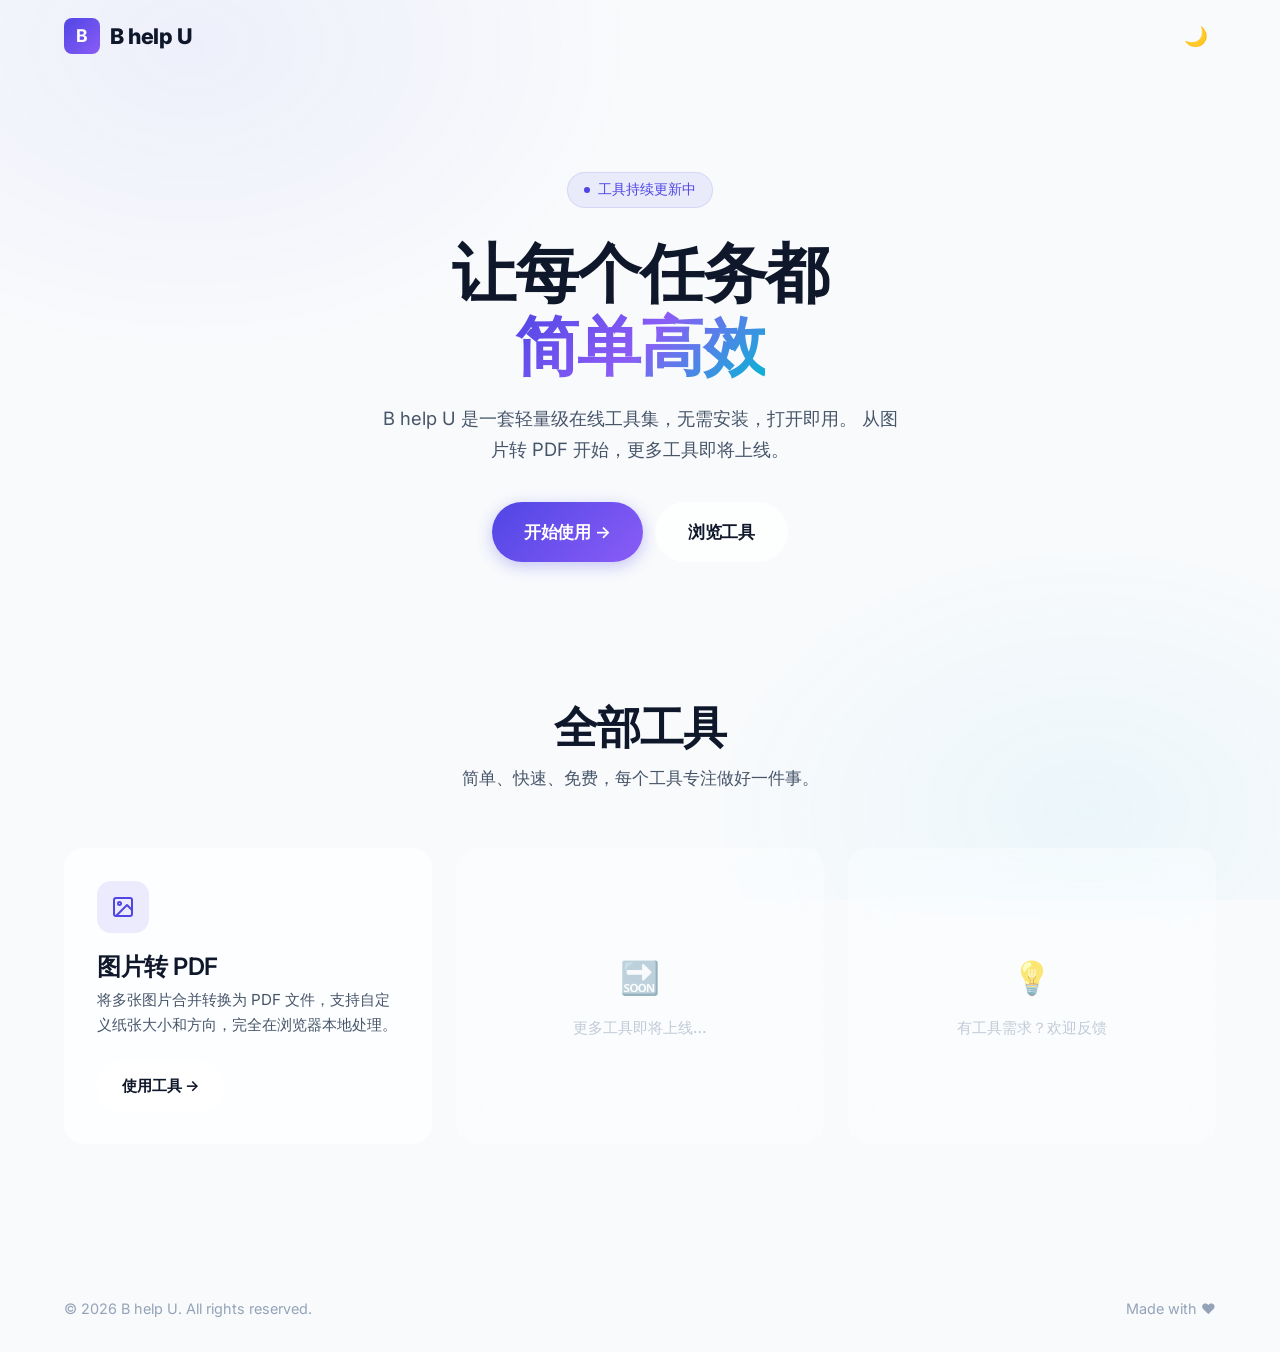
==== index.html @ a9427e9a "Initial commit: B help U toolset website with image-to-PDF tool" ====
<!DOCTYPE html>
<html lang="zh-CN" data-theme="light">
<head>
  <meta charset="UTF-8">
  <meta name="viewport" content="width=device-width, initial-scale=1.0">
  <meta name="description" content="B help U — 实用在线工具集，让日常工作更高效。">
  <title>B help U — 实用工具集</title>
  <link rel="preconnect" href="https://fonts.googleapis.com">
  <link rel="preconnect" href="https://fonts.gstatic.com" crossorigin>
  <link href="https://fonts.googleapis.com/css2?family=Inter:wght@400;500;600;700;800&display=swap" rel="stylesheet">
  <link rel="stylesheet" href="css/style.css">
</head>
<body>
  <div class="bg-decoration"></div>

  <!-- Navbar -->
  <nav class="navbar" id="navbar">
    <div class="container">
      <a href="/" class="logo">
        <div class="logo-icon">B</div>
        B help U
      </a>
      <div class="nav-actions">
        <button class="theme-toggle" id="themeToggle" aria-label="切换暗色模式" title="切换暗色/亮色模式">
          <span class="theme-icon-dark">🌙</span>
          <span class="theme-icon-light" style="display:none">☀️</span>
        </button>
      </div>
    </div>
  </nav>

  <!-- Hero -->
  <section class="hero">
    <div class="container">
      <div class="hero-badge">
        <span class="hero-badge-dot"></span>
        工具持续更新中
      </div>
      <h1>
        让每个任务都<br><span class="gradient-text">简单高效</span>
      </h1>
      <p>
        B help U 是一套轻量级在线工具集，无需安装，打开即用。
        从图片转 PDF 开始，更多工具即将上线。
      </p>
      <div class="hero-actions">
        <a href="image-to-pdf.html" class="btn btn-primary btn-lg">
          开始使用 →
        </a>
        <a href="#tools" class="btn btn-glass btn-lg">
          浏览工具
        </a>
      </div>
    </div>
  </section>

  <!-- Tools Section -->
  <section class="tools-section" id="tools">
    <div class="container">
      <div class="section-header">
        <h2>全部工具</h2>
        <p>简单、快速、免费，每个工具专注做好一件事。</p>
      </div>
      <div class="tools-grid">
        <!-- Image to PDF -->
        <a href="image-to-pdf.html" class="tool-card">
          <div class="tool-card-icon indigo">
            <svg width="24" height="24" viewBox="0 0 24 24" fill="none" stroke="currentColor" stroke-width="2" stroke-linecap="round" stroke-linejoin="round">
              <rect x="3" y="3" width="18" height="18" rx="2" ry="2"/>
              <circle cx="8.5" cy="8.5" r="1.5"/>
              <polyline points="21 15 16 10 5 21"/>
            </svg>
          </div>
          <h3>图片转 PDF</h3>
          <p>将多张图片合并转换为 PDF 文件，支持自定义纸张大小和方向，完全在浏览器本地处理。</p>
          <span class="btn btn-glass">使用工具 →</span>
        </a>

        <!-- Placeholder cards -->
        <div class="tool-card placeholder">
          <div class="placeholder-icon">🔜</div>
          <span>更多工具即将上线…</span>
        </div>

        <div class="tool-card placeholder">
          <div class="placeholder-icon">💡</div>
          <span>有工具需求？欢迎反馈</span>
        </div>
      </div>
    </div>
  </section>

  <!-- Footer -->
  <footer class="footer">
    <div class="container">
      <span>&copy; 2026 B help U. All rights reserved.</span>
      <span>Made with ❤️</span>
    </div>
  </footer>

  <script src="js/main.js"></script>
</body>
</html>
---- css/style.css ----
/* ===== CSS Custom Properties ===== */
:root {
  --color-primary: #4F46E5;
  --color-secondary: #06B6D4;
  --color-accent: #8B5CF6;
  --color-bg: #F8FAFC;
  --color-surface: rgba(255, 255, 255, 0.72);
  --color-surface-hover: rgba(255, 255, 255, 0.88);
  --color-text: #0F172A;
  --color-text-secondary: #475569;
  --color-text-tertiary: #94A3B8;
  --color-border: rgba(203, 213, 225, 0.5);
  --color-border-strong: rgba(148, 163, 184, 0.35);
  --shadow-sm: 0 1px 2px rgba(15, 23, 42, 0.04);
  --shadow-md: 0 4px 16px rgba(15, 23, 42, 0.06);
  --shadow-lg: 0 12px 40px rgba(15, 23, 42, 0.08);
  --shadow-xl: 0 24px 64px rgba(15, 23, 42, 0.12);
  --radius-sm: 8px;
  --radius-md: 14px;
  --radius-lg: 20px;
  --radius-xl: 28px;
  --font-sans: 'Inter', -apple-system, BlinkMacSystemFont, 'SF Pro Display', 'Segoe UI', sans-serif;
  --transition-fast: 150ms cubic-bezier(0.4, 0, 0.2, 1);
  --transition-base: 250ms cubic-bezier(0.4, 0, 0.2, 1);
  --transition-slow: 400ms cubic-bezier(0.4, 0, 0.2, 1);
  --glass-blur: blur(20px) saturate(180%);
  --glass-border: 1px solid rgba(255, 255, 255, 0.3);
  --gradient-hero: radial-gradient(ellipse 80% 60% at 50% 0%, rgba(79, 70, 229, 0.08), transparent 60%),
                    radial-gradient(ellipse 50% 50% at 85% 40%, rgba(6, 182, 212, 0.06), transparent 60%),
                    radial-gradient(ellipse 50% 50% at 15% 70%, rgba(139, 92, 246, 0.05), transparent 60%);
}

[data-theme="dark"] {
  --color-bg: #0B1121;
  --color-surface: rgba(30, 41, 59, 0.72);
  --color-surface-hover: rgba(30, 41, 59, 0.92);
  --color-text: #F1F5F9;
  --color-text-secondary: #94A3B8;
  --color-text-tertiary: #64748B;
  --color-border: rgba(71, 85, 105, 0.45);
  --color-border-strong: rgba(100, 116, 139, 0.35);
  --shadow-sm: 0 1px 2px rgba(0, 0, 0, 0.2);
  --shadow-md: 0 4px 16px rgba(0, 0, 0, 0.25);
  --shadow-lg: 0 12px 40px rgba(0, 0, 0, 0.3);
  --shadow-xl: 0 24px 64px rgba(0, 0, 0, 0.4);
  --glass-border: 1px solid rgba(255, 255, 255, 0.08);
  --gradient-hero: radial-gradient(ellipse 80% 60% at 50% 0%, rgba(79, 70, 229, 0.12), transparent 60%),
                    radial-gradient(ellipse 50% 50% at 85% 40%, rgba(6, 182, 212, 0.08), transparent 60%),
                    radial-gradient(ellipse 50% 50% at 15% 70%, rgba(139, 92, 246, 0.07), transparent 60%);
}

/* ===== Reset & Base ===== */
*, *::before, *::after { box-sizing: border-box; margin: 0; padding: 0; }

html {
  scroll-behavior: smooth;
  -webkit-font-smoothing: antialiased;
  -moz-osx-font-smoothing: grayscale;
}

body {
  font-family: var(--font-sans);
  background: var(--color-bg);
  color: var(--color-text);
  line-height: 1.6;
  min-height: 100vh;
  transition: background var(--transition-base), color var(--transition-base);
  overflow-x: hidden;
}

a { color: inherit; text-decoration: none; }
button { font-family: inherit; cursor: pointer; border: none; background: none; }
img { max-width: 100%; display: block; }

/* ===== Typography ===== */
h1, h2, h3, h4 { letter-spacing: -0.02em; line-height: 1.15; }
h1 { font-size: clamp(2.5rem, 5vw, 4rem); font-weight: 800; }
h2 { font-size: clamp(1.75rem, 3.5vw, 2.75rem); font-weight: 700; }
h3 { font-size: clamp(1.25rem, 2.5vw, 1.5rem); font-weight: 600; }

/* ===== Layout ===== */
.container {
  max-width: 1200px;
  margin: 0 auto;
  padding: 0 24px;
}

/* ===== Background Decoration ===== */
.bg-decoration {
  position: fixed;
  inset: 0;
  pointer-events: none;
  z-index: 0;
  overflow: hidden;
}

.bg-decoration::before {
  content: '';
  position: absolute;
  top: -30%;
  left: -20%;
  width: 70%;
  height: 70%;
  background: radial-gradient(ellipse, rgba(79, 70, 229, 0.06) 0%, transparent 70%);
  border-radius: 50%;
}

.bg-decoration::after {
  content: '';
  position: absolute;
  bottom: -20%;
  right: -15%;
  width: 60%;
  height: 60%;
  background: radial-gradient(ellipse, rgba(6, 182, 212, 0.05) 0%, transparent 70%);
  border-radius: 50%;
}

/* ===== Navbar ===== */
.navbar {
  position: sticky;
  top: 0;
  z-index: 100;
  padding: 16px 0;
  transition: background var(--transition-base), box-shadow var(--transition-base);
}

.navbar.scrolled {
  background: var(--color-surface);
  backdrop-filter: var(--glass-blur);
  -webkit-backdrop-filter: var(--glass-blur);
  border-bottom: var(--glass-border);
  box-shadow: var(--shadow-sm);
}

.navbar .container {
  display: flex;
  align-items: center;
  justify-content: space-between;
}

.logo {
  display: flex;
  align-items: center;
  gap: 10px;
  font-size: 1.35rem;
  font-weight: 800;
  letter-spacing: -0.02em;
  color: var(--color-text);
  transition: opacity var(--transition-fast);
}

.logo:hover { opacity: 0.8; }

.logo-icon {
  width: 36px;
  height: 36px;
  background: linear-gradient(135deg, var(--color-primary), var(--color-accent));
  border-radius: var(--radius-sm);
  display: flex;
  align-items: center;
  justify-content: center;
  color: #fff;
  font-size: 1.1rem;
  font-weight: 700;
}

.nav-actions {
  display: flex;
  align-items: center;
  gap: 12px;
}

/* ===== Theme Toggle ===== */
.theme-toggle {
  width: 40px;
  height: 40px;
  border-radius: 50%;
  display: flex;
  align-items: center;
  justify-content: center;
  color: var(--color-text-secondary);
  transition: all var(--transition-fast);
  font-size: 1.2rem;
}

.theme-toggle:hover {
  background: var(--color-surface);
  color: var(--color-text);
}

/* ===== Buttons ===== */
.btn {
  display: inline-flex;
  align-items: center;
  gap: 8px;
  padding: 12px 24px;
  border-radius: 100px;
  font-size: 0.95rem;
  font-weight: 600;
  letter-spacing: -0.01em;
  transition: all var(--transition-fast);
  white-space: nowrap;
}

.btn-primary {
  background: linear-gradient(135deg, var(--color-primary), var(--color-accent));
  color: #fff;
  box-shadow: 0 4px 16px rgba(79, 70, 229, 0.3);
}

.btn-primary:hover {
  transform: translateY(-1px);
  box-shadow: 0 8px 24px rgba(79, 70, 229, 0.4);
}

.btn-primary:active { transform: translateY(0); }

.btn-glass {
  background: var(--color-surface);
  backdrop-filter: var(--glass-blur);
  -webkit-backdrop-filter: var(--glass-blur);
  border: var(--glass-border);
  color: var(--color-text);
}

.btn-glass:hover {
  background: var(--color-surface-hover);
  transform: translateY(-1px);
  box-shadow: var(--shadow-md);
}

.btn-lg { padding: 16px 32px; font-size: 1.05rem; }

/* ===== Hero ===== */
.hero {
  position: relative;
  z-index: 1;
  padding: 100px 0 80px;
  text-align: center;
}

.hero-badge {
  display: inline-flex;
  align-items: center;
  gap: 8px;
  padding: 6px 16px;
  border-radius: 100px;
  font-size: 0.85rem;
  font-weight: 500;
  color: var(--color-primary);
  background: rgba(79, 70, 229, 0.08);
  border: 1px solid rgba(79, 70, 229, 0.12);
  margin-bottom: 28px;
  animation: fadeInUp 0.6s ease both;
}

.hero-badge-dot {
  width: 6px;
  height: 6px;
  border-radius: 50%;
  background: var(--color-primary);
  animation: pulse 2s infinite;
}

.hero h1 {
  max-width: 720px;
  margin: 0 auto 20px;
  animation: fadeInUp 0.6s 0.1s ease both;
}

.hero h1 .gradient-text {
  background: linear-gradient(135deg, var(--color-primary) 0%, var(--color-accent) 50%, var(--color-secondary) 100%);
  -webkit-background-clip: text;
  -webkit-text-fill-color: transparent;
  background-clip: text;
}

.hero p {
  max-width: 520px;
  margin: 0 auto 36px;
  font-size: 1.15rem;
  color: var(--color-text-secondary);
  line-height: 1.7;
  animation: fadeInUp 0.6s 0.2s ease both;
}

.hero-actions {
  display: flex;
  gap: 12px;
  justify-content: center;
  flex-wrap: wrap;
  animation: fadeInUp 0.6s 0.3s ease both;
}

/* ===== Tools Section ===== */
.tools-section {
  position: relative;
  z-index: 1;
  padding: 60px 0 120px;
}

.section-header {
  text-align: center;
  margin-bottom: 56px;
}

.section-header h2 {
  margin-bottom: 12px;
}

.section-header p {
  color: var(--color-text-secondary);
  font-size: 1.05rem;
}

.tools-grid {
  display: grid;
  grid-template-columns: repeat(auto-fill, minmax(340px, 1fr));
  gap: 24px;
}

/* ===== Tool Card ===== */
.tool-card {
  position: relative;
  padding: 32px;
  border-radius: var(--radius-lg);
  background: var(--color-surface);
  backdrop-filter: var(--glass-blur);
  -webkit-backdrop-filter: var(--glass-blur);
  border: var(--glass-border);
  transition: all var(--transition-base);
  overflow: hidden;
}

.tool-card::before {
  content: '';
  position: absolute;
  inset: 0;
  border-radius: inherit;
  opacity: 0;
  transition: opacity var(--transition-base);
  background: radial-gradient(600px circle at var(--mouse-x, 50%) var(--mouse-y, 50%), rgba(79, 70, 229, 0.06), transparent 50%);
}

.tool-card:hover::before { opacity: 1; }

.tool-card:hover {
  transform: translateY(-4px);
  box-shadow: var(--shadow-lg);
  border-color: var(--color-border-strong);
}

.tool-card-icon {
  width: 52px;
  height: 52px;
  border-radius: var(--radius-md);
  display: flex;
  align-items: center;
  justify-content: center;
  font-size: 1.5rem;
  margin-bottom: 20px;
  position: relative;
  z-index: 1;
}

.tool-card-icon.indigo { background: rgba(79, 70, 229, 0.1); color: var(--color-primary); }
.tool-card-icon.cyan { background: rgba(6, 182, 212, 0.1); color: var(--color-secondary); }
.tool-card-icon.purple { background: rgba(139, 92, 246, 0.1); color: var(--color-accent); }

.tool-card h3 {
  margin-bottom: 8px;
  position: relative;
  z-index: 1;
}

.tool-card p {
  color: var(--color-text-secondary);
  font-size: 0.95rem;
  line-height: 1.6;
  margin-bottom: 24px;
  position: relative;
  z-index: 1;
}

.tool-card .btn {
  position: relative;
  z-index: 1;
}

/* Placeholder card for future tools */
.tool-card.placeholder {
  opacity: 0.55;
  cursor: default;
  display: flex;
  flex-direction: column;
  align-items: center;
  justify-content: center;
  text-align: center;
  min-height: 260px;
  border-style: dashed;
}

.tool-card.placeholder:hover {
  transform: none;
  box-shadow: none;
  border-color: var(--color-border);
}

.tool-card.placeholder::before { display: none; }

.tool-card.placeholder .placeholder-icon {
  font-size: 2rem;
  margin-bottom: 12px;
  color: var(--color-text-tertiary);
}

.tool-card.placeholder span {
  color: var(--color-text-tertiary);
  font-size: 0.95rem;
  font-weight: 500;
}

/* ===== Footer ===== */
.footer {
  position: relative;
  z-index: 1;
  border-top: var(--glass-border);
  padding: 32px 0;
  text-align: center;
}

.footer .container {
  display: flex;
  align-items: center;
  justify-content: space-between;
  flex-wrap: wrap;
  gap: 16px;
}

.footer span {
  color: var(--color-text-tertiary);
  font-size: 0.9rem;
}

/* ===== Tool Page Layout ===== */
.tool-page {
  position: relative;
  z-index: 1;
  padding: 40px 0 100px;
}

.tool-page .back-link {
  display: inline-flex;
  align-items: center;
  gap: 6px;
  font-size: 0.9rem;
  font-weight: 500;
  color: var(--color-text-secondary);
  margin-bottom: 32px;
  transition: color var(--transition-fast);
}

.tool-page .back-link:hover { color: var(--color-text); }

.tool-header {
  text-align: center;
  margin-bottom: 48px;
}

.tool-header h1 {
  margin-bottom: 12px;
}

.tool-header p {
  color: var(--color-text-secondary);
  font-size: 1.1rem;
  max-width: 480px;
  margin: 0 auto;
}

/* ===== Upload Area ===== */
.upload-area {
  border: 2px dashed var(--color-border-strong);
  border-radius: var(--radius-xl);
  padding: 64px 32px;
  text-align: center;
  transition: all var(--transition-base);
  background: var(--color-surface);
  backdrop-filter: var(--glass-blur);
  -webkit-backdrop-filter: var(--glass-blur);
  cursor: pointer;
  position: relative;
}

.upload-area:hover,
.upload-area.drag-over {
  border-color: var(--color-primary);
  background: rgba(79, 70, 229, 0.04);
}

.upload-icon {
  width: 64px;
  height: 64px;
  border-radius: 50%;
  background: rgba(79, 70, 229, 0.08);
  display: flex;
  align-items: center;
  justify-content: center;
  margin: 0 auto 20px;
  font-size: 1.8rem;
}

.upload-area h3 {
  margin-bottom: 8px;
}

.upload-area p {
  color: var(--color-text-secondary);
  font-size: 0.95rem;
  margin-bottom: 20px;
}

.upload-hint {
  font-size: 0.8rem;
  color: var(--color-text-tertiary);
}

/* ===== Tool Workspace ===== */
.tool-workspace {
  display: grid;
  grid-template-columns: 1fr 1fr;
  gap: 24px;
  margin-top: 32px;
}

@media (max-width: 768px) {
  .tool-workspace { grid-template-columns: 1fr; }
}

/* ===== Preview Panel ===== */
.preview-panel {
  background: var(--color-surface);
  backdrop-filter: var(--glass-blur);
  -webkit-backdrop-filter: var(--glass-blur);
  border: var(--glass-border);
  border-radius: var(--radius-lg);
  padding: 24px;
  min-height: 400px;
  display: flex;
  flex-direction: column;
}

.preview-panel-header {
  display: flex;
  align-items: center;
  justify-content: space-between;
  margin-bottom: 16px;
}

.preview-panel-header h3 {
  font-size: 1rem;
  font-weight: 600;
}

.preview-count {
  font-size: 0.85rem;
  color: var(--color-text-tertiary);
}

.preview-content {
  flex: 1;
  display: flex;
  align-items: center;
  justify-content: center;
  border-radius: var(--radius-md);
  background: var(--color-bg);
  overflow: hidden;
  min-height: 300px;
}

.preview-content.empty {
  color: var(--color-text-tertiary);
  font-size: 0.95rem;
}

.preview-content img {
  max-width: 100%;
  max-height: 400px;
  object-fit: contain;
  border-radius: var(--radius-sm);
}

.preview-list {
  display: flex;
  flex-wrap: wrap;
  gap: 8px;
  margin-top: 16px;
}

.preview-thumb {
  width: 56px;
  height: 56px;
  border-radius: var(--radius-sm);
  overflow: hidden;
  border: 2px solid transparent;
  cursor: pointer;
  transition: all var(--transition-fast);
  position: relative;
}

.preview-thumb.active { border-color: var(--color-primary); }

.preview-thumb img {
  width: 100%;
  height: 100%;
  object-fit: cover;
}

.preview-thumb .remove-btn {
  position: absolute;
  top: -4px;
  right: -4px;
  width: 20px;
  height: 20px;
  border-radius: 50%;
  background: var(--color-text);
  color: var(--color-bg);
  font-size: 0.65rem;
  display: flex;
  align-items: center;
  justify-content: center;
  opacity: 0;
  transition: opacity var(--transition-fast);
}

.preview-thumb:hover .remove-btn { opacity: 1; }

/* ===== Settings Panel ===== */
.settings-panel {
  background: var(--color-surface);
  backdrop-filter: var(--glass-blur);
  -webkit-backdrop-filter: var(--glass-blur);
  border: var(--glass-border);
  border-radius: var(--radius-lg);
  padding: 24px;
}

.settings-panel h3 {
  font-size: 1rem;
  font-weight: 600;
  margin-bottom: 20px;
}

.setting-group {
  margin-bottom: 20px;
}

.setting-group label {
  display: block;
  font-size: 0.85rem;
  font-weight: 600;
  color: var(--color-text-secondary);
  margin-bottom: 8px;
}

.setting-group select,
.setting-group input {
  width: 100%;
  padding: 10px 14px;
  border-radius: var(--radius-sm);
  border: var(--glass-border);
  background: var(--color-bg);
  color: var(--color-text);
  font-family: var(--font-sans);
  font-size: 0.9rem;
  transition: border-color var(--transition-fast);
  outline: none;
}

.setting-group select:focus,
.setting-group input:focus {
  border-color: var(--color-primary);
}

.radio-group {
  display: flex;
  gap: 8px;
}

.radio-group button {
  flex: 1;
  padding: 10px 16px;
  border-radius: var(--radius-sm);
  font-size: 0.85rem;
  font-weight: 500;
  color: var(--color-text-secondary);
  background: var(--color-bg);
  border: 1px solid transparent;
  transition: all var(--transition-fast);
}

.radio-group button.active {
  background: rgba(79, 70, 229, 0.08);
  color: var(--color-primary);
  border-color: rgba(79, 70, 229, 0.25);
}

.convert-btn {
  width: 100%;
  margin-top: 12px;
}

/* ===== Download Section ===== */
.download-section {
  margin-top: 24px;
  text-align: center;
  display: none;
}

.download-section.visible { display: block; }

.download-card {
  background: var(--color-surface);
  backdrop-filter: var(--glass-blur);
  -webkit-backdrop-filter: var(--glass-blur);
  border: var(--glass-border);
  border-radius: var(--radius-lg);
  padding: 32px;
  display: inline-flex;
  flex-direction: column;
  align-items: center;
  gap: 16px;
  min-width: 300px;
}

.download-card .success-icon {
  width: 56px;
  height: 56px;
  border-radius: 50%;
  background: rgba(34, 197, 94, 0.1);
  color: #22C55E;
  display: flex;
  align-items: center;
  justify-content: center;
  font-size: 1.6rem;
}

/* ===== Animations ===== */
@keyframes fadeInUp {
  from { opacity: 0; transform: translateY(16px); }
  to { opacity: 1; transform: translateY(0); }
}

@keyframes pulse {
  0%, 100% { opacity: 1; }
  50% { opacity: 0.5; }
}

@keyframes float {
  0%, 100% { transform: translateY(0); }
  50% { transform: translateY(-10px); }
}

.fade-in {
  animation: fadeInUp 0.5s ease both;
}

/* ===== Toast ===== */
.toast {
  position: fixed;
  bottom: 32px;
  left: 50%;
  transform: translateX(-50%) translateY(100px);
  padding: 12px 24px;
  border-radius: 100px;
  background: var(--color-text);
  color: var(--color-bg);
  font-size: 0.9rem;
  font-weight: 500;
  z-index: 1000;
  transition: transform var(--transition-base);
  pointer-events: none;
}

.toast.show { transform: translateX(-50%) translateY(0); }

/* ===== Responsive ===== */
@media (max-width: 768px) {
  .container { padding: 0 16px; }

  .hero { padding: 60px 0 40px; }

  .tools-grid {
    grid-template-columns: 1fr;
    gap: 16px;
  }

  .tool-card { padding: 24px; }

  .upload-area { padding: 40px 20px; }

  .footer .container { flex-direction: column; }

  .section-header { margin-bottom: 36px; }
}

@media (max-width: 480px) {
  .logo { font-size: 1.15rem; }
  .logo-icon { width: 30px; height: 30px; font-size: 0.95rem; }

  .btn { padding: 10px 20px; font-size: 0.9rem; }
  .btn-lg { padding: 14px 28px; font-size: 1rem; }
}
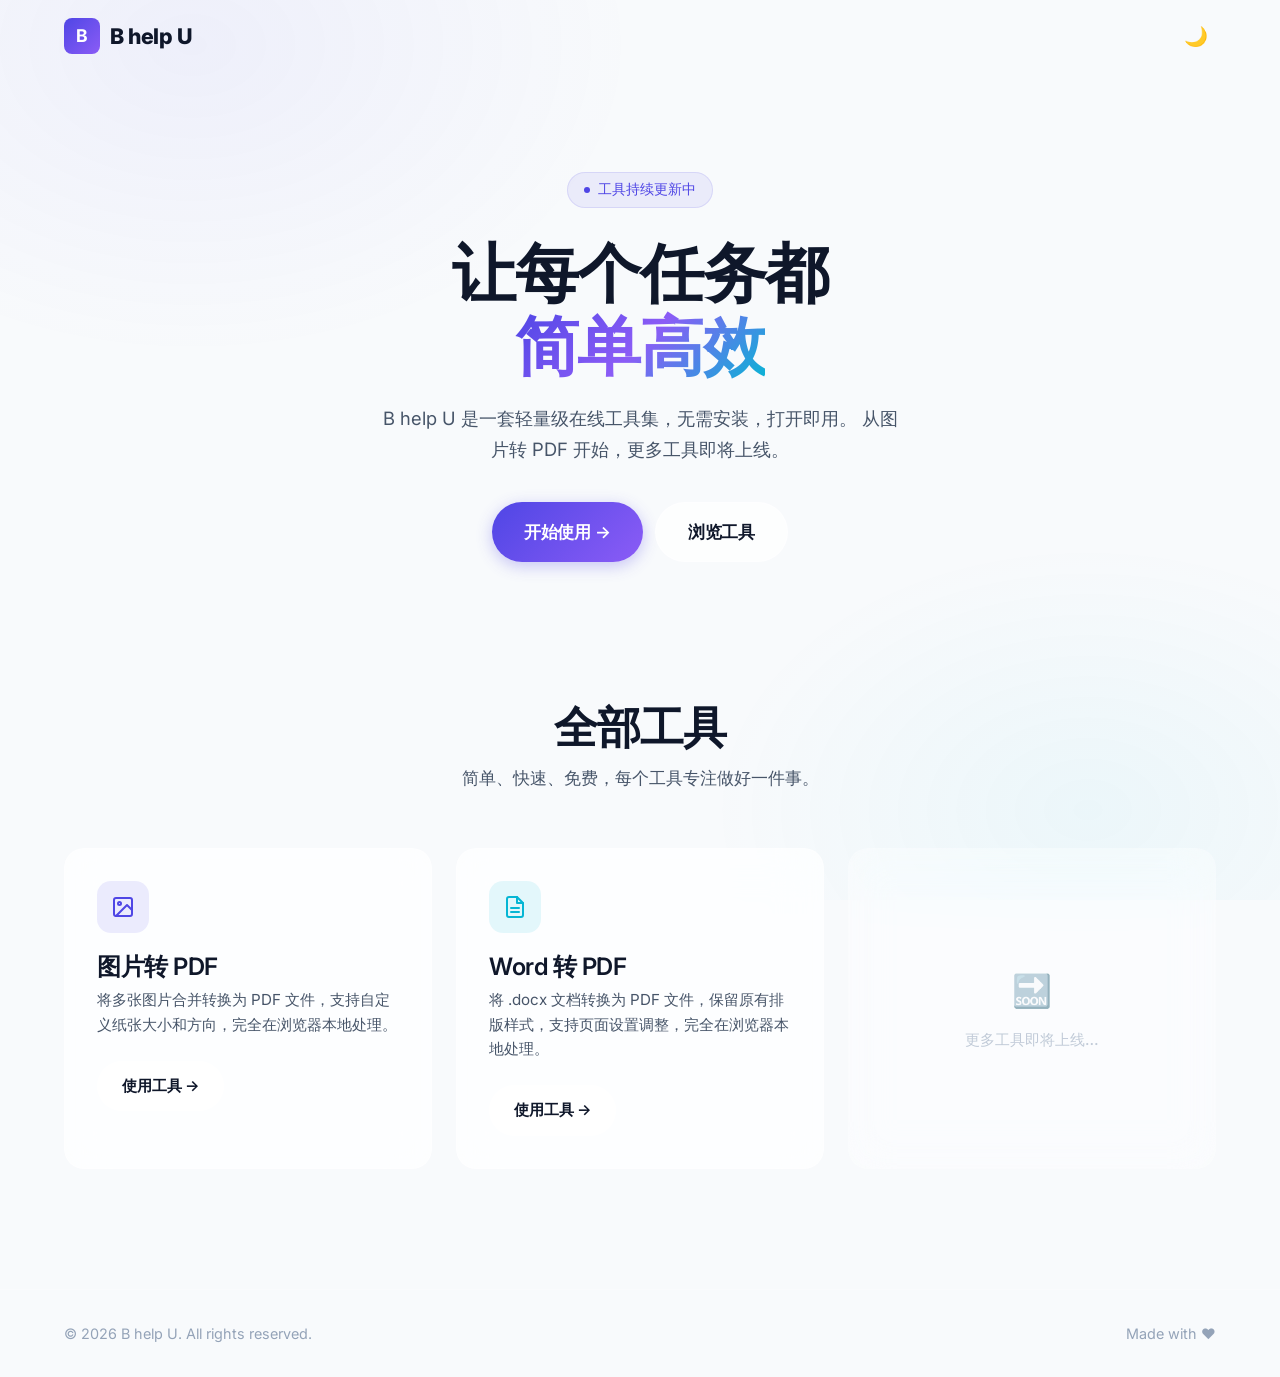
==== commit 52552ed4: "Add Word-to-PDF tool with mammoth.js + html2pdf.js" ====
--- a/index.html
+++ b/index.html
@@ -76,15 +76,24 @@
           <span class="btn btn-glass">使用工具 →</span>
         </a>
 
-        <!-- Placeholder cards -->
+        <!-- Word to PDF -->
+        <a href="word-to-pdf.html" class="tool-card">
+          <div class="tool-card-icon cyan">
+            <svg width="24" height="24" viewBox="0 0 24 24" fill="none" stroke="currentColor" stroke-width="2" stroke-linecap="round" stroke-linejoin="round">
+              <path d="M14 2H6a2 2 0 0 0-2 2v16a2 2 0 0 0 2 2h12a2 2 0 0 0 2-2V8z"/>
+              <polyline points="14 2 14 8 20 8"/>
+              <line x1="16" y1="13" x2="8" y2="13"/>
+              <line x1="16" y1="17" x2="8" y2="17"/>
+            </svg>
+          </div>
+          <h3>Word 转 PDF</h3>
+          <p>将 .docx 文档转换为 PDF 文件，保留原有排版样式，支持页面设置调整，完全在浏览器本地处理。</p>
+          <span class="btn btn-glass">使用工具 →</span>
+        </a>
+
         <div class="tool-card placeholder">
           <div class="placeholder-icon">🔜</div>
           <span>更多工具即将上线…</span>
-        </div>
-
-        <div class="tool-card placeholder">
-          <div class="placeholder-icon">💡</div>
-          <span>有工具需求？欢迎反馈</span>
         </div>
       </div>
     </div>
--- a/css/style.css
+++ b/css/style.css
@@ -812,3 +812,15 @@
   .btn { padding: 10px 20px; font-size: 0.9rem; }
   .btn-lg { padding: 14px 28px; font-size: 1rem; }
 }
+
+/* ===== Word Document Preview ===== */
+.doc-preview h1 { font-size: 1.8em; margin: 0.6em 0 0.4em; line-height: 1.3; }
+.doc-preview h2 { font-size: 1.4em; margin: 0.5em 0 0.3em; line-height: 1.35; }
+.doc-preview h3 { font-size: 1.15em; margin: 0.4em 0 0.2em; }
+.doc-preview p { margin: 0.4em 0; }
+.doc-preview ul, .doc-preview ol { margin: 0.4em 0; padding-left: 1.8em; }
+.doc-preview li { margin: 0.2em 0; }
+.doc-preview table { border-collapse: collapse; width: 100%; margin: 0.8em 0; font-size: 0.9em; }
+.doc-preview table td, .doc-preview table th { border: 1px solid var(--color-border); padding: 6px 10px; }
+.doc-preview img { max-width: 100%; height: auto; }
+.doc-preview blockquote { border-left: 3px solid var(--color-primary); padding-left: 1em; margin: 0.6em 0; color: var(--color-text-secondary); }
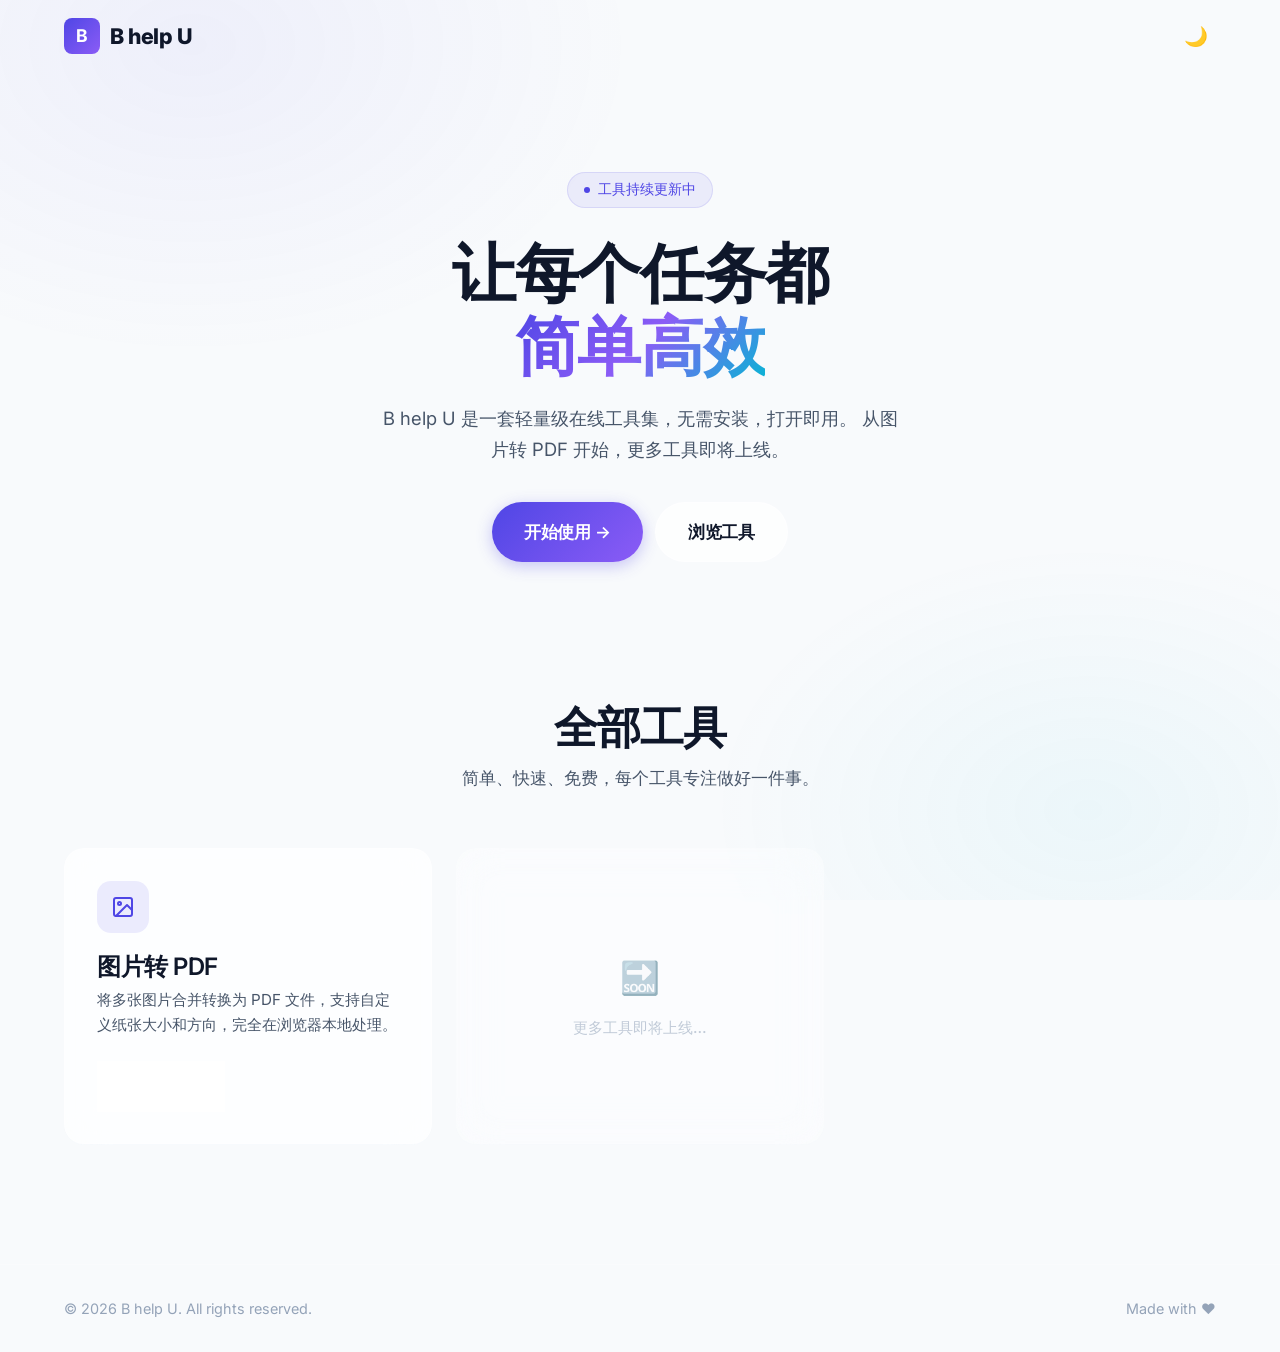
==== commit 32731d59: "移除 Word 转 PDF 工具（Vercel 静态托管不支持 LibreOffice）" ====
--- a/index.html
+++ b/index.html
@@ -76,21 +76,6 @@
           <span class="btn btn-glass">使用工具 →</span>
         </a>
 
-        <!-- Word to PDF -->
-        <a href="word-to-pdf.html" class="tool-card">
-          <div class="tool-card-icon cyan">
-            <svg width="24" height="24" viewBox="0 0 24 24" fill="none" stroke="currentColor" stroke-width="2" stroke-linecap="round" stroke-linejoin="round">
-              <path d="M14 2H6a2 2 0 0 0-2 2v16a2 2 0 0 0 2 2h12a2 2 0 0 0 2-2V8z"/>
-              <polyline points="14 2 14 8 20 8"/>
-              <line x1="16" y1="13" x2="8" y2="13"/>
-              <line x1="16" y1="17" x2="8" y2="17"/>
-            </svg>
-          </div>
-          <h3>Word 转 PDF</h3>
-          <p>将 .docx 文档转换为 PDF 文件，保留原有排版样式，支持页面设置调整，完全在浏览器本地处理。</p>
-          <span class="btn btn-glass">使用工具 →</span>
-        </a>
-
         <div class="tool-card placeholder">
           <div class="placeholder-icon">🔜</div>
           <span>更多工具即将上线…</span>
--- a/css/style.css
+++ b/css/style.css
@@ -812,15 +812,3 @@
   .btn { padding: 10px 20px; font-size: 0.9rem; }
   .btn-lg { padding: 14px 28px; font-size: 1rem; }
 }
-
-/* ===== Word Document Preview ===== */
-.doc-preview h1 { font-size: 1.8em; margin: 0.6em 0 0.4em; line-height: 1.3; }
-.doc-preview h2 { font-size: 1.4em; margin: 0.5em 0 0.3em; line-height: 1.35; }
-.doc-preview h3 { font-size: 1.15em; margin: 0.4em 0 0.2em; }
-.doc-preview p { margin: 0.4em 0; }
-.doc-preview ul, .doc-preview ol { margin: 0.4em 0; padding-left: 1.8em; }
-.doc-preview li { margin: 0.2em 0; }
-.doc-preview table { border-collapse: collapse; width: 100%; margin: 0.8em 0; font-size: 0.9em; }
-.doc-preview table td, .doc-preview table th { border: 1px solid var(--color-border); padding: 6px 10px; }
-.doc-preview img { max-width: 100%; height: auto; }
-.doc-preview blockquote { border-left: 3px solid var(--color-primary); padding-left: 1em; margin: 0.6em 0; color: var(--color-text-secondary); }
